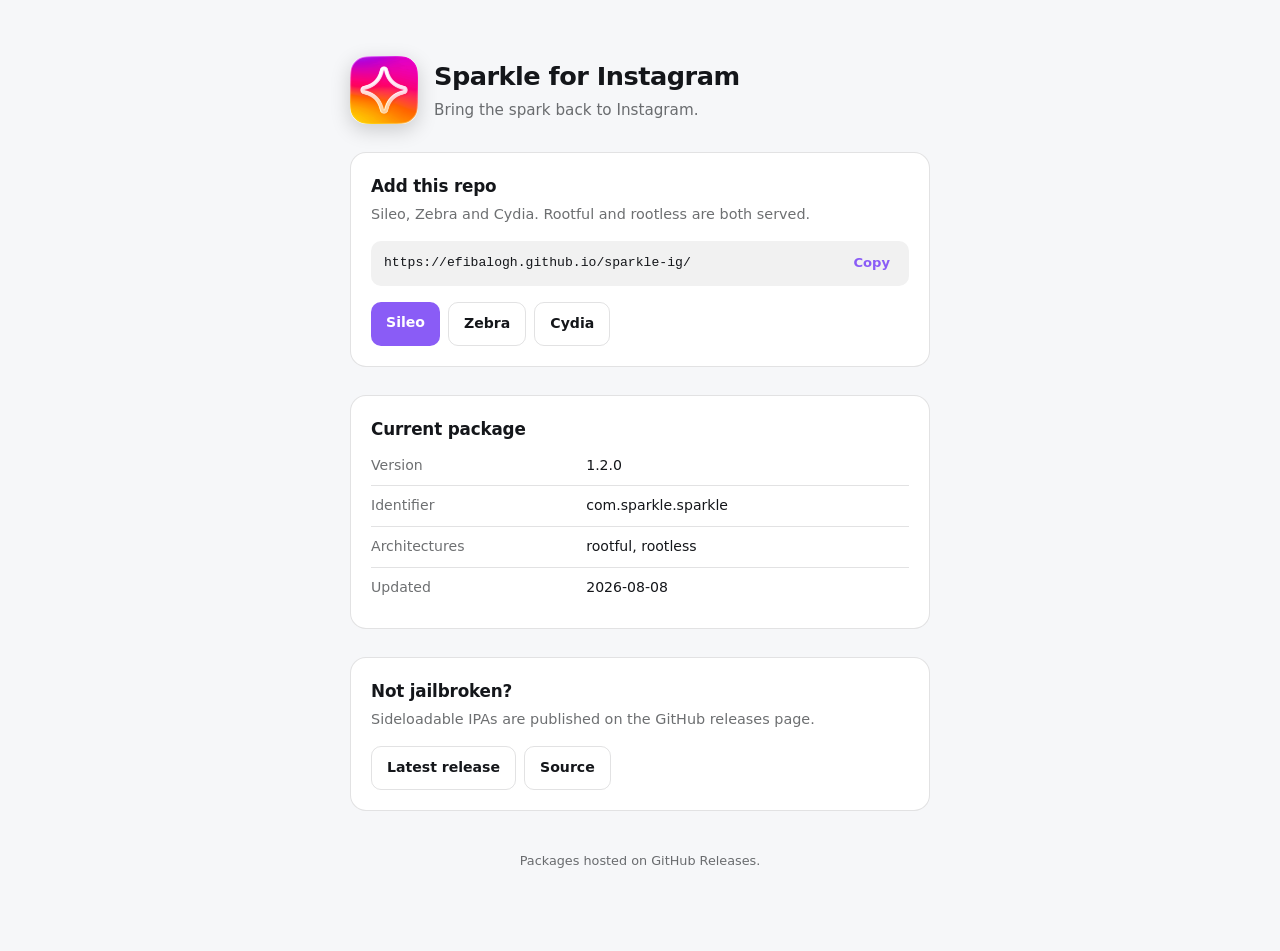
==== index.html @ a11a736d "repo: publish Sparkle for Instagram 1.2.0" ====
<!doctype html>
<html lang="en">
<head>
<meta charset="utf-8">
<meta name="viewport" content="width=device-width, initial-scale=1">
<title>Sparkle for Instagram</title>
<meta name="description" content="Bring the spark back to Instagram.">
<link rel="icon" href="CydiaIcon.png">
<style>
  :root {
    color-scheme: light dark;
    --tint: #8A5CF6;
    --bg: #f6f7f9; --fg: #14161a; --muted: rgba(20,22,26,.62);
    --card: #ffffff; --line: rgba(20,22,26,.12);
    --code: rgba(20,22,26,.06);
  }
  @media (prefers-color-scheme: dark) {
    :root {
      --bg: #0e1014; --fg: #e9ebee; --muted: rgba(233,235,238,.60);
      --card: #171a20; --line: rgba(233,235,238,.12);
      --code: rgba(233,235,238,.08);
    }
  }
  * { box-sizing: border-box; }
  body { margin: 0; background: var(--bg); color: var(--fg); line-height: 1.55;
         font-family: -apple-system, BlinkMacSystemFont, system-ui, "Segoe UI", sans-serif;
         -webkit-font-smoothing: antialiased; }
  .wrap { max-width: 620px; margin: 0 auto; padding: 56px 20px 80px; }

  header { display: flex; align-items: center; gap: 16px; margin-bottom: 8px; }
  header img { width: 68px; height: 68px; border-radius: 16px; flex: none;
               box-shadow: 0 6px 20px rgba(0,0,0,.18); }
  h1 { font-size: 1.6rem; margin: 0; letter-spacing: -.02em; }
  .tagline { color: var(--muted); margin: 2px 0 0; font-size: .95rem; }

  .card { background: var(--card); border: 1px solid var(--line); border-radius: 16px;
          padding: 20px; margin: 28px 0 0; }
  .card h2 { margin: 0 0 4px; font-size: 1.05rem; letter-spacing: -.01em; }
  .card p { margin: 0 0 16px; color: var(--muted); font-size: .9rem; }

  .row { display: flex; gap: 8px; flex-wrap: wrap; }
  .btn { display: inline-block; text-decoration: none; cursor: pointer; border: 0;
         font: inherit; font-weight: 600; font-size: .88rem; padding: 10px 15px;
         border-radius: 10px; background: var(--tint); color: #fff;
         transition: opacity .15s ease; }
  .btn:hover { opacity: .85; }
  .btn.ghost { background: transparent; border: 1px solid var(--line); color: var(--fg); }

  .url { display: flex; align-items: center; gap: 10px; margin: 0 0 16px;
         background: var(--code); border-radius: 10px; padding: 11px 13px; }
  .url code { font-family: ui-monospace, SFMono-Regular, Menlo, monospace;
              font-size: .82rem; word-break: break-all; flex: 1; }
  .url button { flex: none; border: 0; background: transparent; color: var(--tint);
                font: inherit; font-weight: 600; font-size: .82rem; cursor: pointer; }

  table { width: 100%; border-collapse: collapse; font-size: .88rem; }
  td { padding: 9px 0; border-top: 1px solid var(--line); }
  td:first-child { color: var(--muted); width: 40%; }
  tr:first-child td { border-top: 0; }

  footer { color: var(--muted); font-size: .8rem; margin-top: 40px; text-align: center; }
  footer a { color: inherit; }
</style>
</head>
<body>
<div class="wrap">

  <header>
    <img src="CydiaIcon.png" alt="">
    <div>
      <h1>Sparkle for Instagram</h1>
      <p class="tagline">Bring the spark back to Instagram.</p>
    </div>
  </header>

  <div class="card">
    <h2>Add this repo</h2>
    <p>Sileo, Zebra and Cydia. Rootful and rootless are both served.</p>
    <div class="url">
      <code id="repo-url">https://efibalogh.github.io/sparkle-ig/</code>
      <button type="button" onclick="copyURL(this)">Copy</button>
    </div>
    <div class="row">
      <a class="btn" href="sileo://source/https://efibalogh.github.io/sparkle-ig/">Sileo</a>
      <a class="btn ghost" href="zbra://sources/add?url=https://efibalogh.github.io/sparkle-ig/">Zebra</a>
      <a class="btn ghost" href="cydia://url/https://cydia.saurik.com/api/share#?source=https://efibalogh.github.io/sparkle-ig/">Cydia</a>
    </div>
  </div>

  <div class="card">
    <h2>Current package</h2>
    <table>
      <tr><td>Version</td><td>1.2.0</td></tr>
      <tr><td>Identifier</td><td>com.sparkle.sparkle</td></tr>
      <tr><td>Architectures</td><td>rootful, rootless</td></tr>
      <tr><td>Updated</td><td>2026-08-08</td></tr>
    </table>
  </div>

  <div class="card">
    <h2>Not jailbroken?</h2>
    <p>Sideloadable IPAs are published on the GitHub releases page.</p>
    <div class="row">
      <a class="btn ghost" href="https://github.com/efibalogh/sparkle-ig/releases/latest">Latest release</a>
      <a class="btn ghost" href="https://github.com/efibalogh/sparkle-ig">Source</a>
    </div>
  </div>

  <footer>Packages hosted on GitHub Releases.</footer>
</div>

<script>
function copyURL(btn) {
  navigator.clipboard.writeText(document.getElementById('repo-url').textContent.trim())
    .then(function () {
      var old = btn.textContent;
      btn.textContent = 'Copied';
      setTimeout(function () { btn.textContent = old; }, 1400);
    });
}
</script>
</body>
</html>
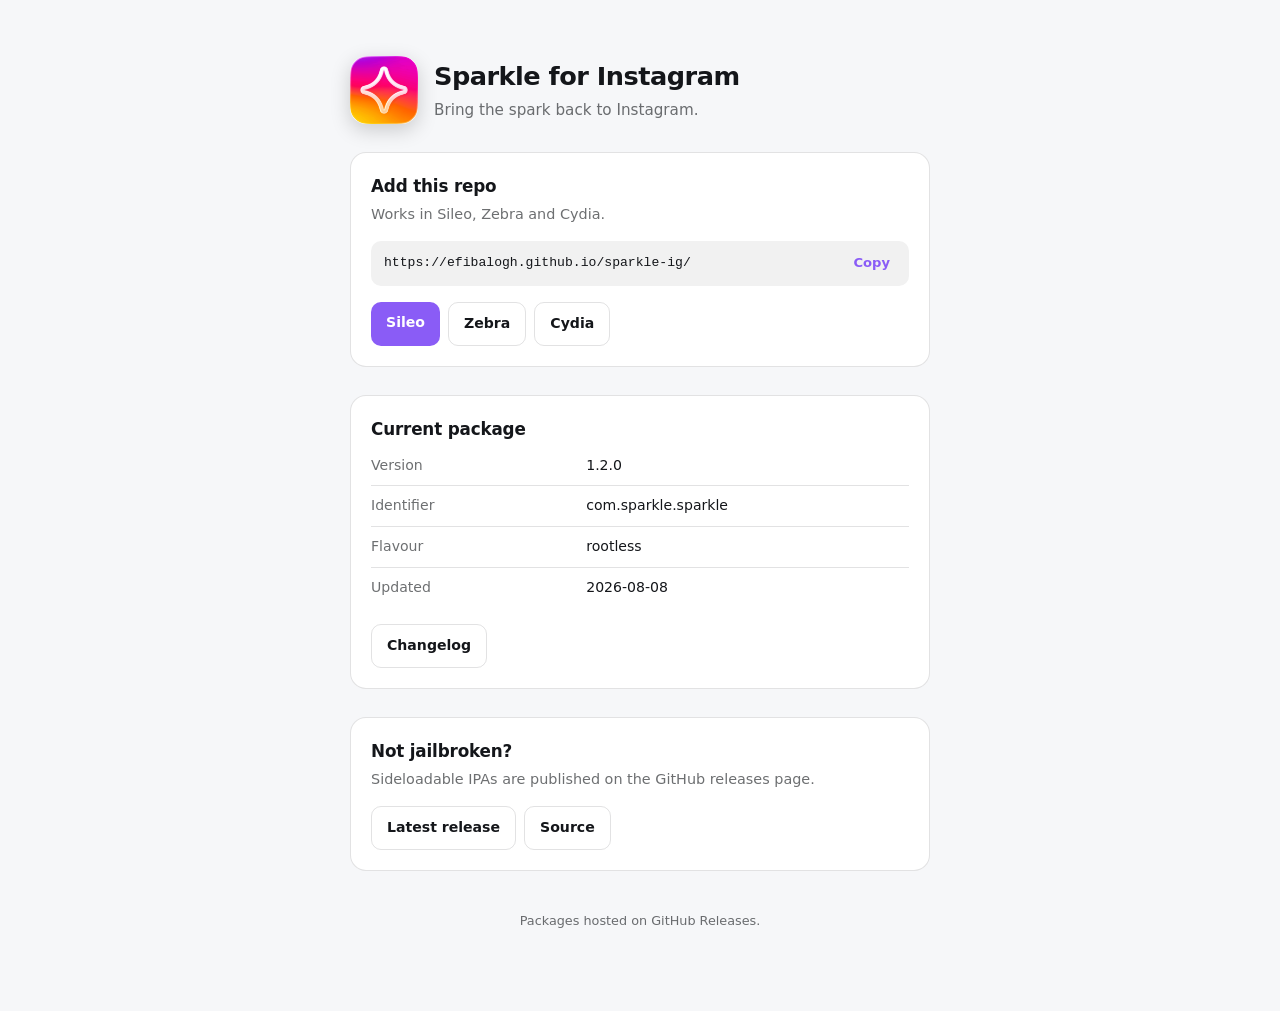
==== commit 806bf61c: "repo: publish Sparkle for Instagram 1.2.0" ====
--- a/index.html
+++ b/index.html
@@ -6,61 +6,7 @@
 <title>Sparkle for Instagram</title>
 <meta name="description" content="Bring the spark back to Instagram.">
 <link rel="icon" href="CydiaIcon.png">
-<style>
-  :root {
-    color-scheme: light dark;
-    --tint: #8A5CF6;
-    --bg: #f6f7f9; --fg: #14161a; --muted: rgba(20,22,26,.62);
-    --card: #ffffff; --line: rgba(20,22,26,.12);
-    --code: rgba(20,22,26,.06);
-  }
-  @media (prefers-color-scheme: dark) {
-    :root {
-      --bg: #0e1014; --fg: #e9ebee; --muted: rgba(233,235,238,.60);
-      --card: #171a20; --line: rgba(233,235,238,.12);
-      --code: rgba(233,235,238,.08);
-    }
-  }
-  * { box-sizing: border-box; }
-  body { margin: 0; background: var(--bg); color: var(--fg); line-height: 1.55;
-         font-family: -apple-system, BlinkMacSystemFont, system-ui, "Segoe UI", sans-serif;
-         -webkit-font-smoothing: antialiased; }
-  .wrap { max-width: 620px; margin: 0 auto; padding: 56px 20px 80px; }
-
-  header { display: flex; align-items: center; gap: 16px; margin-bottom: 8px; }
-  header img { width: 68px; height: 68px; border-radius: 16px; flex: none;
-               box-shadow: 0 6px 20px rgba(0,0,0,.18); }
-  h1 { font-size: 1.6rem; margin: 0; letter-spacing: -.02em; }
-  .tagline { color: var(--muted); margin: 2px 0 0; font-size: .95rem; }
-
-  .card { background: var(--card); border: 1px solid var(--line); border-radius: 16px;
-          padding: 20px; margin: 28px 0 0; }
-  .card h2 { margin: 0 0 4px; font-size: 1.05rem; letter-spacing: -.01em; }
-  .card p { margin: 0 0 16px; color: var(--muted); font-size: .9rem; }
-
-  .row { display: flex; gap: 8px; flex-wrap: wrap; }
-  .btn { display: inline-block; text-decoration: none; cursor: pointer; border: 0;
-         font: inherit; font-weight: 600; font-size: .88rem; padding: 10px 15px;
-         border-radius: 10px; background: var(--tint); color: #fff;
-         transition: opacity .15s ease; }
-  .btn:hover { opacity: .85; }
-  .btn.ghost { background: transparent; border: 1px solid var(--line); color: var(--fg); }
-
-  .url { display: flex; align-items: center; gap: 10px; margin: 0 0 16px;
-         background: var(--code); border-radius: 10px; padding: 11px 13px; }
-  .url code { font-family: ui-monospace, SFMono-Regular, Menlo, monospace;
-              font-size: .82rem; word-break: break-all; flex: 1; }
-  .url button { flex: none; border: 0; background: transparent; color: var(--tint);
-                font: inherit; font-weight: 600; font-size: .82rem; cursor: pointer; }
-
-  table { width: 100%; border-collapse: collapse; font-size: .88rem; }
-  td { padding: 9px 0; border-top: 1px solid var(--line); }
-  td:first-child { color: var(--muted); width: 40%; }
-  tr:first-child td { border-top: 0; }
-
-  footer { color: var(--muted); font-size: .8rem; margin-top: 40px; text-align: center; }
-  footer a { color: inherit; }
-</style>
+<link rel="stylesheet" href="style.css">
 </head>
 <body>
 <div class="wrap">
@@ -75,7 +21,7 @@
 
   <div class="card">
     <h2>Add this repo</h2>
-    <p>Sileo, Zebra and Cydia. Rootful and rootless are both served.</p>
+    <p>Works in Sileo, Zebra and Cydia.</p>
     <div class="url">
       <code id="repo-url">https://efibalogh.github.io/sparkle-ig/</code>
       <button type="button" onclick="copyURL(this)">Copy</button>
@@ -92,9 +38,12 @@
     <table>
       <tr><td>Version</td><td>1.2.0</td></tr>
       <tr><td>Identifier</td><td>com.sparkle.sparkle</td></tr>
-      <tr><td>Architectures</td><td>rootful, rootless</td></tr>
+      <tr><td>Flavour</td><td>rootless</td></tr>
       <tr><td>Updated</td><td>2026-08-08</td></tr>
     </table>
+    <div class="row" style="margin-top:16px">
+      <a class="btn ghost" href="changelog.html">Changelog</a>
+    </div>
   </div>
 
   <div class="card">
--- a/style.css
+++ b/style.css
@@ -0,0 +1,80 @@
+:root {
+  color-scheme: light dark;
+  --tint: #8A5CF6;
+  --bg: #f6f7f9; --fg: #14161a; --muted: rgba(20,22,26,.62);
+  --card: #ffffff; --line: rgba(20,22,26,.12);
+  --code: rgba(20,22,26,.06);
+}
+@media (prefers-color-scheme: dark) {
+  :root {
+    --bg: #0e1014; --fg: #e9ebee; --muted: rgba(233,235,238,.60);
+    --card: #171a20; --line: rgba(233,235,238,.12);
+    --code: rgba(233,235,238,.08);
+  }
+}
+* { box-sizing: border-box; }
+body { margin: 0; background: var(--bg); color: var(--fg); line-height: 1.55;
+       font-family: -apple-system, BlinkMacSystemFont, system-ui, "Segoe UI", sans-serif;
+       -webkit-font-smoothing: antialiased; }
+.wrap { max-width: 620px; margin: 0 auto; padding: 56px 20px 80px; }
+
+header { display: flex; align-items: center; gap: 16px; margin-bottom: 8px; }
+header img { width: 68px; height: 68px; border-radius: 16px; flex: none;
+             box-shadow: 0 6px 20px rgba(0,0,0,.18); }
+h1 { font-size: 1.6rem; margin: 0; letter-spacing: -.02em; }
+.tagline { color: var(--muted); margin: 2px 0 0; font-size: .95rem; }
+
+.card { background: var(--card); border: 1px solid var(--line); border-radius: 16px;
+        padding: 20px; margin: 28px 0 0; }
+.card h2 { margin: 0 0 4px; font-size: 1.05rem; letter-spacing: -.01em; }
+.card p { margin: 0 0 16px; color: var(--muted); font-size: .9rem; }
+
+.row { display: flex; gap: 8px; flex-wrap: wrap; }
+.btn { display: inline-block; text-decoration: none; cursor: pointer; border: 0;
+       font: inherit; font-weight: 600; font-size: .88rem; padding: 10px 15px;
+       border-radius: 10px; background: var(--tint); color: #fff;
+       transition: opacity .15s ease; }
+.btn:hover { opacity: .85; }
+.btn.ghost { background: transparent; border: 1px solid var(--line); color: var(--fg); }
+
+.url { display: flex; align-items: center; gap: 10px; margin: 0 0 16px;
+       background: var(--code); border-radius: 10px; padding: 11px 13px; }
+.url code { font-family: ui-monospace, SFMono-Regular, Menlo, monospace;
+            font-size: .82rem; word-break: break-all; flex: 1; }
+.url button { flex: none; border: 0; background: transparent; color: var(--tint);
+              font: inherit; font-weight: 600; font-size: .82rem; cursor: pointer; }
+
+table { width: 100%; border-collapse: collapse; font-size: .88rem; }
+td { padding: 9px 0; border-top: 1px solid var(--line); }
+td:first-child { color: var(--muted); width: 40%; }
+tr:first-child td { border-top: 0; }
+
+footer { color: var(--muted); font-size: .8rem; margin-top: 40px; text-align: center; }
+footer a { color: inherit; }
+
+/* --- changelog / depiction --- */
+.rel { margin: 28px 0 0; }
+.rel-head { display: flex; align-items: baseline; gap: 10px; margin: 0 0 10px;
+            padding-bottom: 10px; border-bottom: 1px solid var(--line); }
+.rel-head h2 { margin: 0; font-size: 1.15rem; letter-spacing: -.01em; }
+.rel-head .date { color: var(--muted); font-size: .82rem; }
+.rel-head .pill { margin-left: auto; font-size: .72rem; font-weight: 600;
+                  color: #fff; background: var(--tint); border-radius: 999px;
+                  padding: 3px 9px; }
+
+/* GitHub-rendered release bodies land here */
+.notes h1, .notes h2 { font-size: 1rem; margin: 20px 0 8px; letter-spacing: -.01em; }
+.notes h1:first-child, .notes h2:first-child { margin-top: 0; }
+.notes h3, .notes h4 { font-size: .92rem; margin: 16px 0 6px; }
+.notes p { margin: 0 0 10px; font-size: .9rem; }
+.notes ul, .notes ol { margin: 0 0 12px; padding-left: 20px; }
+.notes li { margin: 0 0 5px; font-size: .9rem; }
+.notes strong { font-weight: 650; }
+.notes code { font-family: ui-monospace, SFMono-Regular, Menlo, monospace;
+              font-size: .82rem; background: var(--code); padding: 2px 5px;
+              border-radius: 5px; }
+.notes a { color: var(--tint); }
+.notes img { max-width: 100%; height: auto; border-radius: 8px; }
+.notes hr { border: 0; border-top: 1px solid var(--line); margin: 18px 0; }
+.notes blockquote { margin: 0 0 12px; padding-left: 12px; color: var(--muted);
+                    border-left: 3px solid var(--line); }
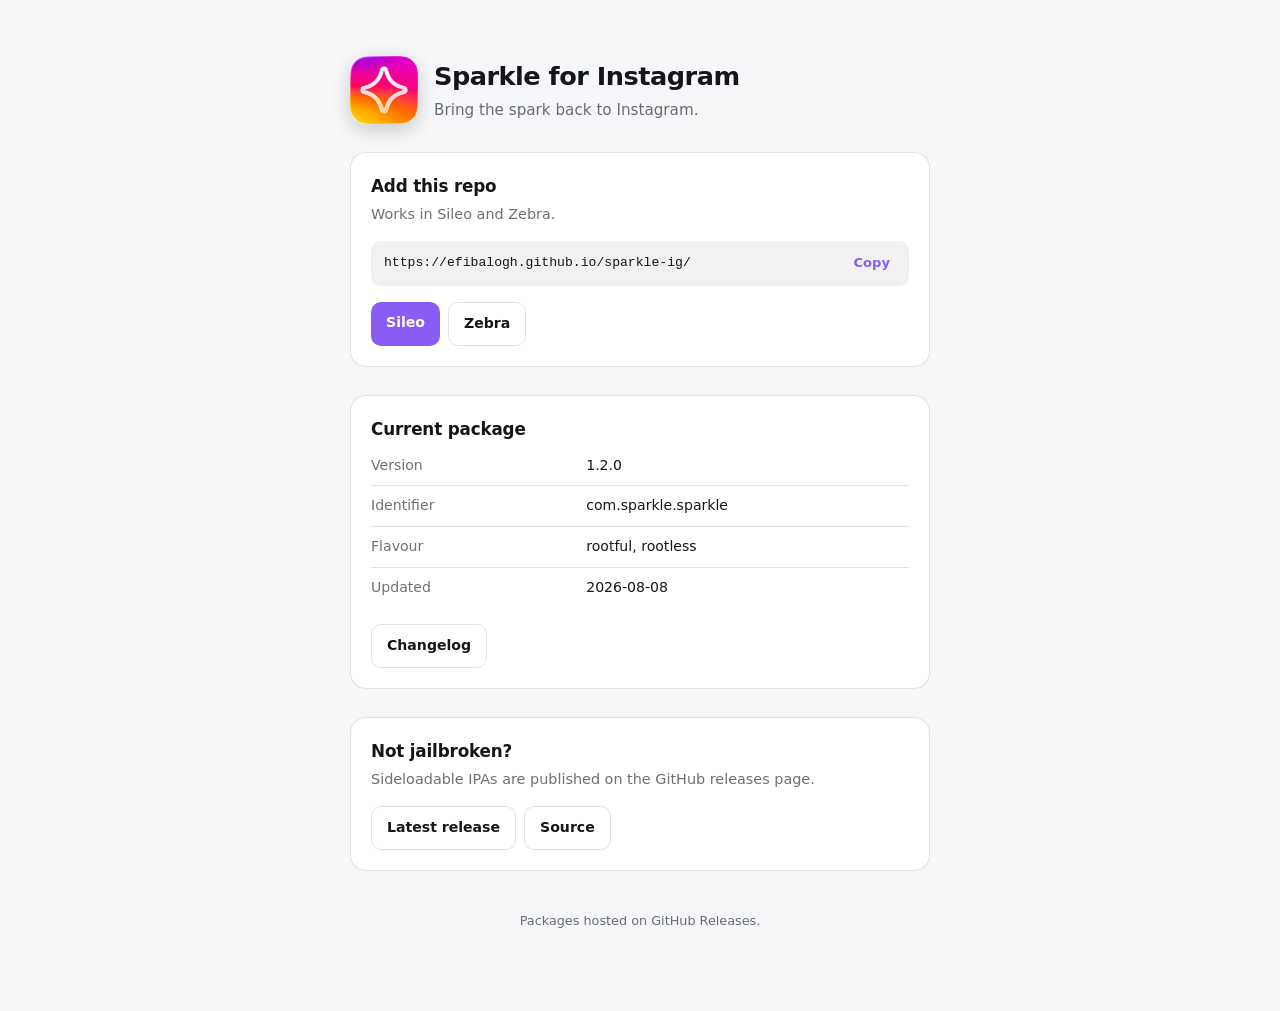
==== commit ef56c26f: "repo: publish Sparkle for Instagram 1.2.0" ====
--- a/index.html
+++ b/index.html
@@ -21,7 +21,7 @@
 
   <div class="card">
     <h2>Add this repo</h2>
-    <p>Works in Sileo, Zebra and Cydia.</p>
+    <p>Works in Sileo and Zebra.</p>
     <div class="url">
       <code id="repo-url">https://efibalogh.github.io/sparkle-ig/</code>
       <button type="button" onclick="copyURL(this)">Copy</button>
@@ -29,7 +29,6 @@
     <div class="row">
       <a class="btn" href="sileo://source/https://efibalogh.github.io/sparkle-ig/">Sileo</a>
       <a class="btn ghost" href="zbra://sources/add?url=https://efibalogh.github.io/sparkle-ig/">Zebra</a>
-      <a class="btn ghost" href="cydia://url/https://cydia.saurik.com/api/share#?source=https://efibalogh.github.io/sparkle-ig/">Cydia</a>
     </div>
   </div>
 
@@ -38,7 +37,7 @@
     <table>
       <tr><td>Version</td><td>1.2.0</td></tr>
       <tr><td>Identifier</td><td>com.sparkle.sparkle</td></tr>
-      <tr><td>Flavour</td><td>rootless</td></tr>
+      <tr><td>Flavour</td><td>rootful, rootless</td></tr>
       <tr><td>Updated</td><td>2026-08-08</td></tr>
     </table>
     <div class="row" style="margin-top:16px">
